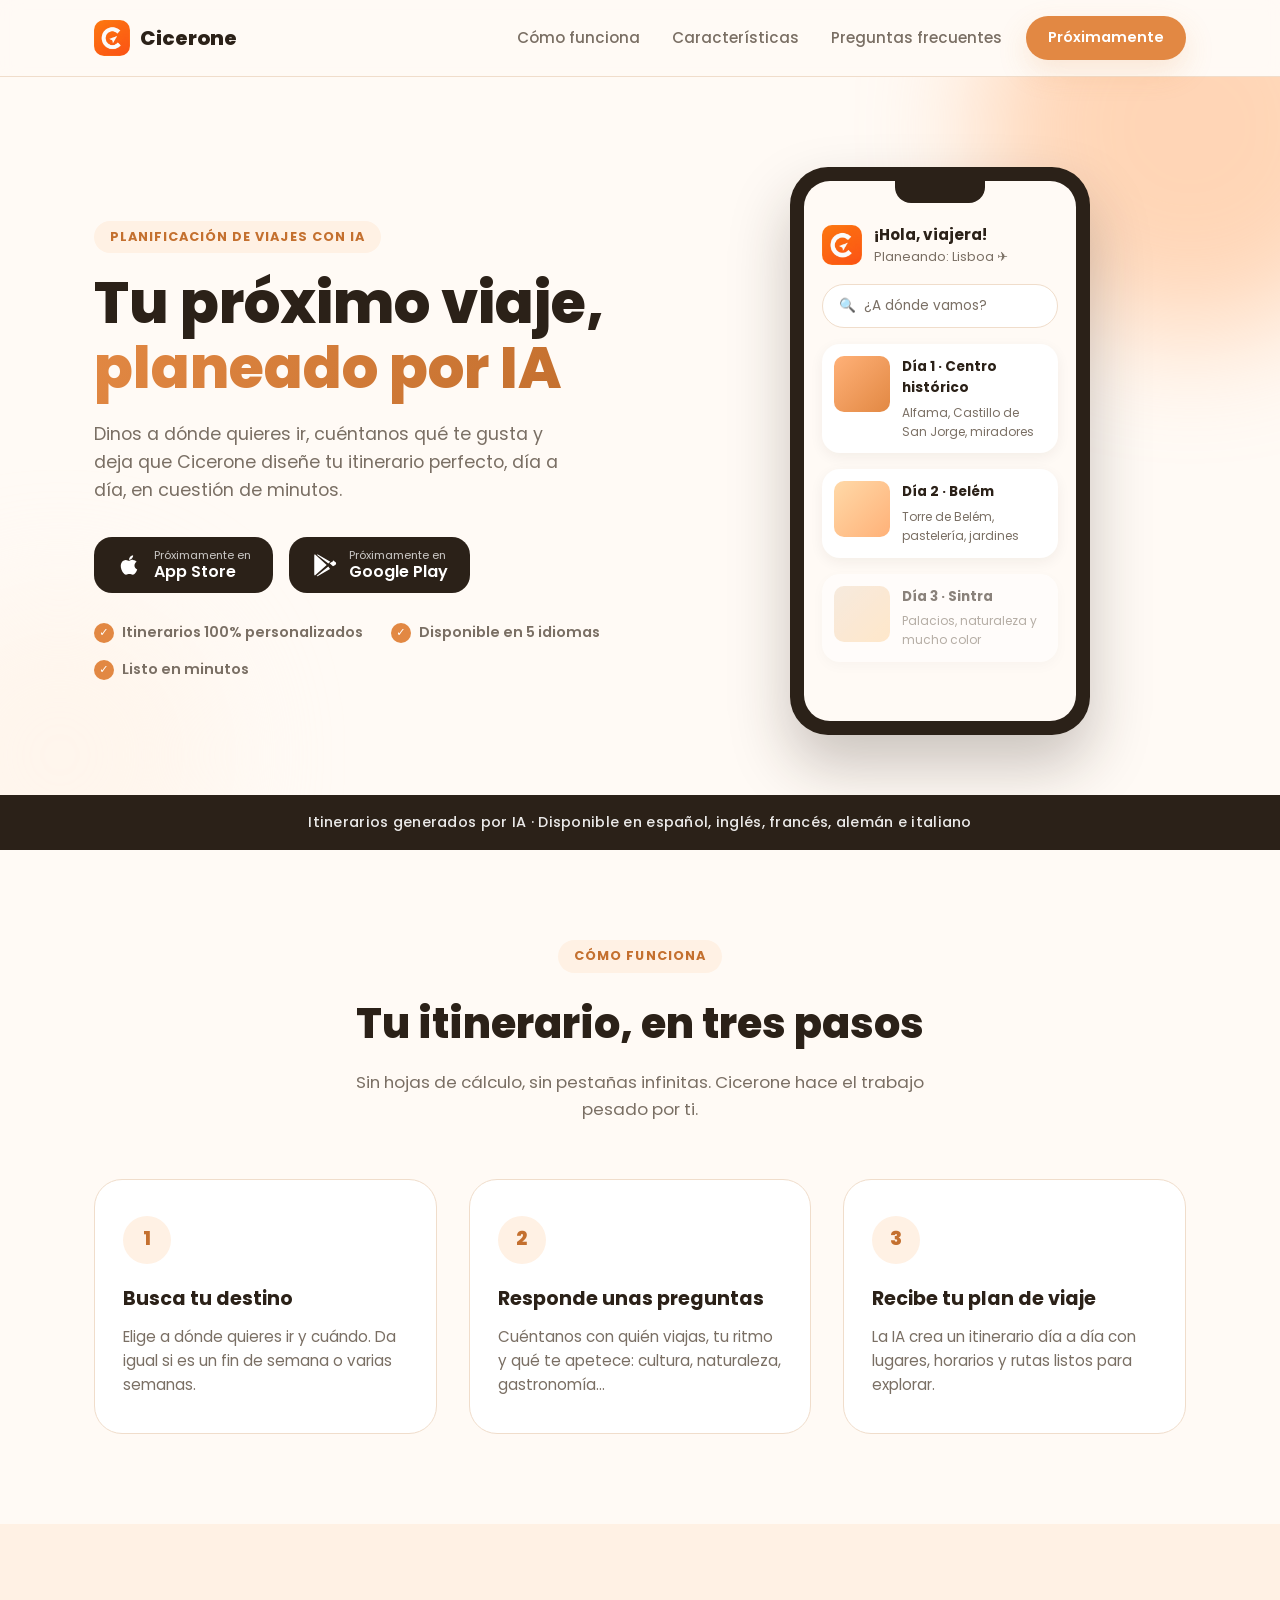
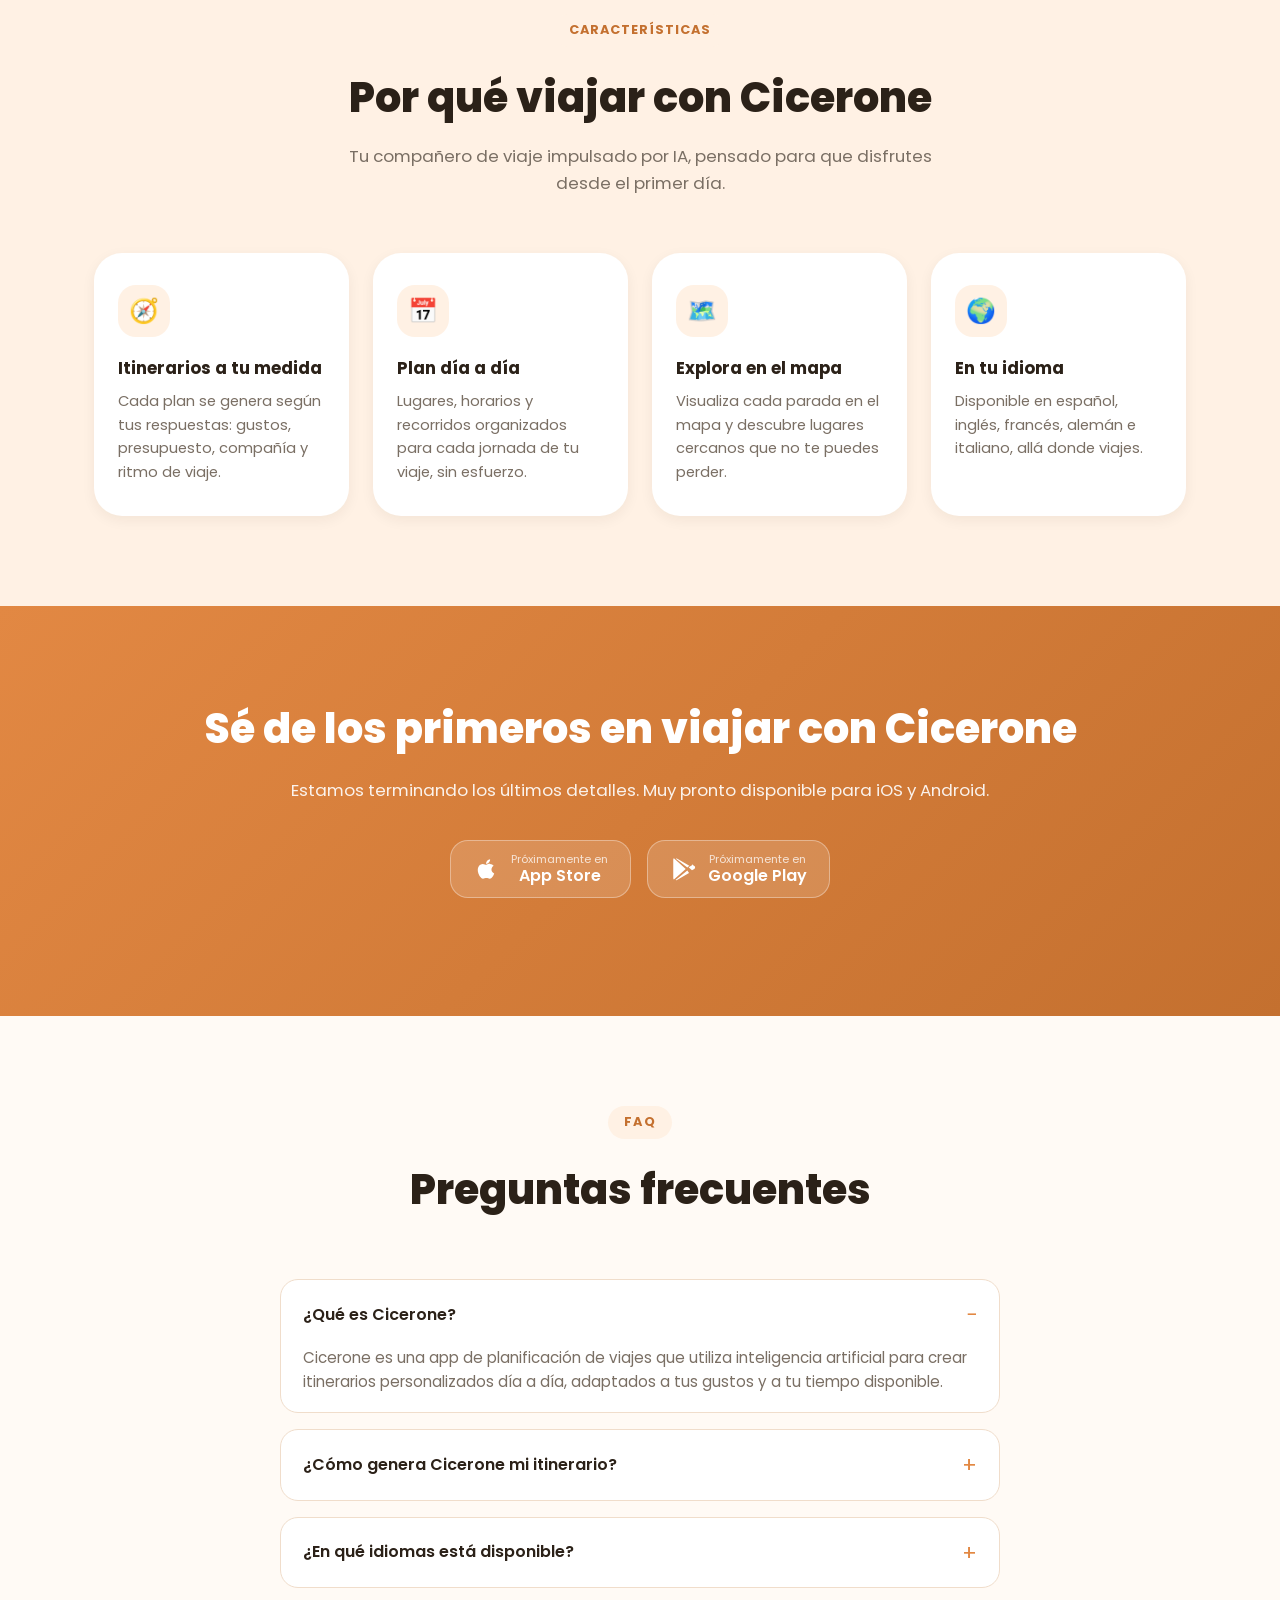
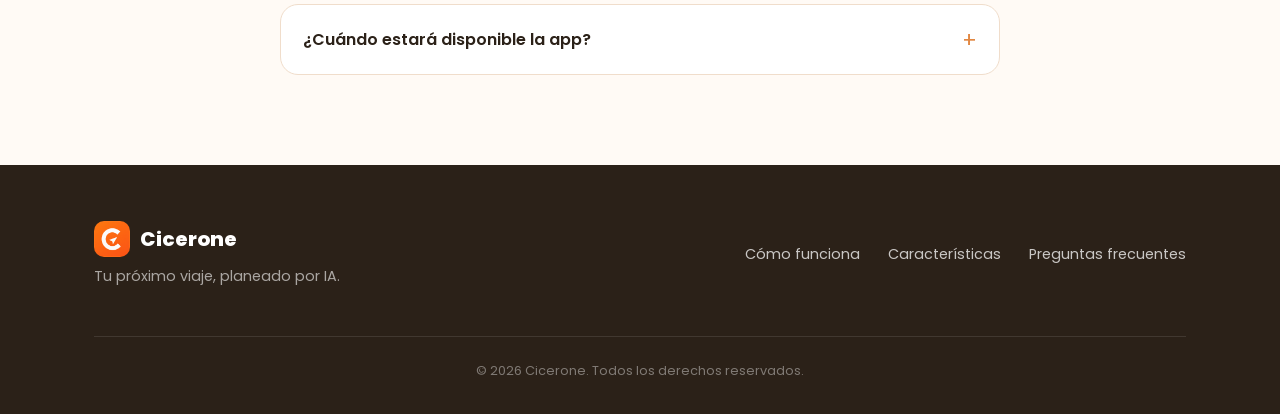
==== index.html @ 3f106de2 "feat: initial landing page" ====
<!DOCTYPE html>
<html lang="es">
<head>
  <meta charset="UTF-8" />
  <meta name="viewport" content="width=device-width, initial-scale=1.0" />
  <title>Cicerone — Tu próximo viaje, planeado por IA</title>
  <meta name="description" content="Cicerone crea itinerarios de viaje personalizados día a día con inteligencia artificial. Dinos a dónde quieres ir y nosotros nos encargamos del resto." />

  <link rel="icon" type="image/png" href="assets/images/app_icon.png" />
  <link rel="apple-touch-icon" href="assets/images/app_icon.png" />

  <link rel="preconnect" href="https://fonts.googleapis.com" />
  <link rel="preconnect" href="https://fonts.gstatic.com" crossorigin />
  <link href="https://fonts.googleapis.com/css2?family=Poppins:wght@400;500;600;700;800&display=swap" rel="stylesheet" />

  <link rel="stylesheet" href="css/style.css" />
</head>
<body>

  <!-- Header -->
  <header class="header">
    <div class="container header__inner">
      <a href="#" class="logo">
        <img src="assets/images/app_icon.png" alt="Cicerone" class="logo__icon" />
        <span class="logo__text">Cicerone</span>
      </a>

      <nav class="nav" id="nav">
        <a href="#como-funciona">Cómo funciona</a>
        <a href="#caracteristicas">Características</a>
        <a href="#faq">Preguntas frecuentes</a>
      </nav>

      <a href="#descarga" class="btn btn--primary btn--small header__cta">Próximamente</a>

      <button class="nav-toggle" id="nav-toggle" aria-label="Abrir menú">
        <span></span>
        <span></span>
        <span></span>
      </button>
    </div>
  </header>

  <main>
    <!-- Hero -->
    <section class="hero">
      <div class="hero__blob hero__blob--1"></div>
      <div class="hero__blob hero__blob--2"></div>

      <div class="container hero__inner">
        <div class="hero__content">
          <span class="eyebrow">Planificación de viajes con IA</span>
          <h1>Tu próximo viaje, <span class="text-gradient">planeado por IA</span></h1>
          <p class="hero__subtitle">
            Dinos a dónde quieres ir, cuéntanos qué te gusta y deja que Cicerone diseñe tu
            itinerario perfecto, día a día, en cuestión de minutos.
          </p>

          <div class="hero__actions">
            <a href="#descarga" class="store-badge">
              <svg class="store-badge__icon" viewBox="0 0 24 24" fill="currentColor" aria-hidden="true"><path d="M17.05 20.28c-.98.95-2.05.8-3.08.35-1.09-.46-2.09-.48-3.24 0-1.44.62-2.2.44-3.06-.35C2.79 15.25 3.51 7.59 9.05 7.31c1.35.07 2.29.74 3.08.8 1.18-.24 2.31-.93 3.57-.84 1.51.12 2.65.72 3.4 1.8-3.12 1.87-2.38 5.98.48 7.13-.57 1.5-1.31 2.99-2.53 4.08zM12.03 7.25c-.15-2.23 1.66-4.07 3.74-4.25.29 2.58-2.34 4.5-3.74 4.25z"/></svg>
              <span>
                <small>Próximamente en</small>
                App Store
              </span>
            </a>
            <a href="#descarga" class="store-badge">
              <svg class="store-badge__icon" viewBox="0 0 24 24" fill="currentColor" aria-hidden="true"><path d="M3.6 2.18A1.5 1.5 0 0 0 3 3.4v17.2c0 .47.22.9.6 1.18l10.9-9.78-10.9-9.82zM16 13.4 5.1 22.2c.2.06.4.1.6.1.27 0 .53-.07.76-.21l11.1-6.4L16 13.4zm4.3-4.85-3.1 1.79 3.1 2.78 2.13-1.23a1.5 1.5 0 0 0 0-2.6l-2.13-1.74zM16 10.6l1.85-1.66-11.1-6.4a1.6 1.6 0 0 0-.76-.21c-.2 0-.4.04-.6.1L16 10.6z"/></svg>
              <span>
                <small>Próximamente en</small>
                Google Play
              </span>
            </a>
          </div>

          <ul class="hero__highlights">
            <li>Itinerarios 100% personalizados</li>
            <li>Disponible en 5 idiomas</li>
            <li>Listo en minutos</li>
          </ul>
        </div>

        <div class="hero__visual">
          <div class="phone">
            <div class="phone__notch"></div>
            <div class="phone__screen">
              <div class="phone__header">
                <img src="assets/images/app_icon.png" alt="" class="phone__logo" />
                <div>
                  <p class="phone__greeting">¡Hola, viajera!</p>
                  <p class="phone__destination">Planeando: Lisboa ✈️</p>
                </div>
              </div>

              <div class="phone__search">
                <span>🔍</span> ¿A dónde vamos?
              </div>

              <div class="phone__card">
                <div class="phone__card-image phone__card-image--1"></div>
                <div class="phone__card-body">
                  <p class="phone__card-title">Día 1 · Centro histórico</p>
                  <p class="phone__card-text">Alfama, Castillo de San Jorge, miradores</p>
                </div>
              </div>

              <div class="phone__card">
                <div class="phone__card-image phone__card-image--2"></div>
                <div class="phone__card-body">
                  <p class="phone__card-title">Día 2 · Belém</p>
                  <p class="phone__card-text">Torre de Belém, pastelería, jardines</p>
                </div>
              </div>

              <div class="phone__card phone__card--ghost">
                <div class="phone__card-image phone__card-image--3"></div>
                <div class="phone__card-body">
                  <p class="phone__card-title">Día 3 · Sintra</p>
                  <p class="phone__card-text">Palacios, naturaleza y mucho color</p>
                </div>
              </div>
            </div>
          </div>
        </div>
      </div>
    </section>

    <!-- Logos / trust strip -->
    <section class="strip">
      <div class="container strip__inner">
        <p>Itinerarios generados por IA · Disponible en español, inglés, francés, alemán e italiano</p>
      </div>
    </section>

    <!-- How it works -->
    <section id="como-funciona" class="section">
      <div class="container">
        <div class="section__heading">
          <span class="eyebrow">Cómo funciona</span>
          <h2>Tu itinerario, en tres pasos</h2>
          <p>Sin hojas de cálculo, sin pestañas infinitas. Cicerone hace el trabajo pesado por ti.</p>
        </div>

        <div class="steps">
          <div class="step">
            <div class="step__number">1</div>
            <h3>Busca tu destino</h3>
            <p>Elige a dónde quieres ir y cuándo. Da igual si es un fin de semana o varias semanas.</p>
          </div>
          <div class="step">
            <div class="step__number">2</div>
            <h3>Responde unas preguntas</h3>
            <p>Cuéntanos con quién viajas, tu ritmo y qué te apetece: cultura, naturaleza, gastronomía...</p>
          </div>
          <div class="step">
            <div class="step__number">3</div>
            <h3>Recibe tu plan de viaje</h3>
            <p>La IA crea un itinerario día a día con lugares, horarios y rutas listos para explorar.</p>
          </div>
        </div>
      </div>
    </section>

    <!-- Features -->
    <section id="caracteristicas" class="section section--alt">
      <div class="container">
        <div class="section__heading">
          <span class="eyebrow">Características</span>
          <h2>Por qué viajar con Cicerone</h2>
          <p>Tu compañero de viaje impulsado por IA, pensado para que disfrutes desde el primer día.</p>
        </div>

        <div class="features">
          <div class="feature">
            <div class="feature__icon">🧭</div>
            <h3>Itinerarios a tu medida</h3>
            <p>Cada plan se genera según tus respuestas: gustos, presupuesto, compañía y ritmo de viaje.</p>
          </div>
          <div class="feature">
            <div class="feature__icon">📅</div>
            <h3>Plan día a día</h3>
            <p>Lugares, horarios y recorridos organizados para cada jornada de tu viaje, sin esfuerzo.</p>
          </div>
          <div class="feature">
            <div class="feature__icon">🗺️</div>
            <h3>Explora en el mapa</h3>
            <p>Visualiza cada parada en el mapa y descubre lugares cercanos que no te puedes perder.</p>
          </div>
          <div class="feature">
            <div class="feature__icon">🌍</div>
            <h3>En tu idioma</h3>
            <p>Disponible en español, inglés, francés, alemán e italiano, allá donde viajes.</p>
          </div>
        </div>
      </div>
    </section>

    <!-- CTA / Download -->
    <section id="descarga" class="section cta">
      <div class="container cta__inner">
        <h2>Sé de los primeros en viajar con Cicerone</h2>
        <p>Estamos terminando los últimos detalles. Muy pronto disponible para iOS y Android.</p>

        <div class="hero__actions cta__actions">
          <span class="store-badge store-badge--cta">
            <svg class="store-badge__icon" viewBox="0 0 24 24" fill="currentColor" aria-hidden="true"><path d="M17.05 20.28c-.98.95-2.05.8-3.08.35-1.09-.46-2.09-.48-3.24 0-1.44.62-2.2.44-3.06-.35C2.79 15.25 3.51 7.59 9.05 7.31c1.35.07 2.29.74 3.08.8 1.18-.24 2.31-.93 3.57-.84 1.51.12 2.65.72 3.4 1.8-3.12 1.87-2.38 5.98.48 7.13-.57 1.5-1.31 2.99-2.53 4.08zM12.03 7.25c-.15-2.23 1.66-4.07 3.74-4.25.29 2.58-2.34 4.5-3.74 4.25z"/></svg>
            <span>
              <small>Próximamente en</small>
              App Store
            </span>
          </span>
          <span class="store-badge store-badge--cta">
            <svg class="store-badge__icon" viewBox="0 0 24 24" fill="currentColor" aria-hidden="true"><path d="M3.6 2.18A1.5 1.5 0 0 0 3 3.4v17.2c0 .47.22.9.6 1.18l10.9-9.78-10.9-9.82zM16 13.4 5.1 22.2c.2.06.4.1.6.1.27 0 .53-.07.76-.21l11.1-6.4L16 13.4zm4.3-4.85-3.1 1.79 3.1 2.78 2.13-1.23a1.5 1.5 0 0 0 0-2.6l-2.13-1.74zM16 10.6l1.85-1.66-11.1-6.4a1.6 1.6 0 0 0-.76-.21c-.2 0-.4.04-.6.1L16 10.6z"/></svg>
            <span>
              <small>Próximamente en</small>
              Google Play
            </span>
          </span>
        </div>
      </div>
    </section>

    <!-- FAQ -->
    <section id="faq" class="section">
      <div class="container">
        <div class="section__heading">
          <span class="eyebrow">FAQ</span>
          <h2>Preguntas frecuentes</h2>
        </div>

        <div class="faq">
          <details class="faq__item" open>
            <summary>¿Qué es Cicerone?</summary>
            <p>Cicerone es una app de planificación de viajes que utiliza inteligencia artificial para crear itinerarios personalizados día a día, adaptados a tus gustos y a tu tiempo disponible.</p>
          </details>
          <details class="faq__item">
            <summary>¿Cómo genera Cicerone mi itinerario?</summary>
            <p>Eliges tu destino y fechas, respondes un breve cuestionario sobre tus preferencias y nuestra IA genera un plan completo con lugares, horarios y rutas para cada día.</p>
          </details>
          <details class="faq__item">
            <summary>¿En qué idiomas está disponible?</summary>
            <p>Cicerone está disponible en español, inglés, francés, alemán e italiano.</p>
          </details>
          <details class="faq__item">
            <summary>¿Cuándo estará disponible la app?</summary>
            <p>Estamos en la recta final del desarrollo. Muy pronto podrás descargarla en App Store y Google Play.</p>
          </details>
        </div>
      </div>
    </section>
  </main>

  <!-- Footer -->
  <footer class="footer">
    <div class="container footer__inner">
      <div class="footer__brand">
        <a href="#" class="logo">
          <img src="assets/images/app_icon.png" alt="Cicerone" class="logo__icon" />
          <span class="logo__text">Cicerone</span>
        </a>
        <p>Tu próximo viaje, planeado por IA.</p>
      </div>

      <div class="footer__links">
        <a href="#como-funciona">Cómo funciona</a>
        <a href="#caracteristicas">Características</a>
        <a href="#faq">Preguntas frecuentes</a>
      </div>

      <p class="footer__copy">© 2026 Cicerone. Todos los derechos reservados.</p>
    </div>
  </footer>

  <script src="js/main.js"></script>
</body>
</html>
---- css/style.css ----
/* ---------------------------------------------- */
/* Tokens                                          */
/* ---------------------------------------------- */
:root {
  --color-primary: #e28843;
  --color-primary-dark: #c4702f;
  --color-primary-light: #ffb178;
  --color-bg: #fffaf5;
  --color-bg-alt: #fff1e4;
  --color-text: #2b2118;
  --color-text-muted: #7a6f64;
  --color-border: #f0ddcb;
  --color-card: #ffffff;

  --font-family: "Poppins", system-ui, -apple-system, "Segoe UI", Roboto, sans-serif;

  --radius-sm: 10px;
  --radius-md: 18px;
  --radius-lg: 28px;
  --radius-full: 999px;

  --shadow-sm: 0 4px 14px rgba(43, 33, 24, 0.06);
  --shadow-md: 0 12px 30px rgba(226, 136, 67, 0.18);

  --container-width: 1140px;
}

/* ---------------------------------------------- */
/* Reset                                           */
/* ---------------------------------------------- */
* {
  margin: 0;
  padding: 0;
  box-sizing: border-box;
}

html {
  scroll-behavior: smooth;
}

body {
  font-family: var(--font-family);
  color: var(--color-text);
  background: var(--color-bg);
  line-height: 1.6;
  -webkit-font-smoothing: antialiased;
}

img {
  display: block;
  max-width: 100%;
}

a {
  color: inherit;
  text-decoration: none;
}

ul {
  list-style: none;
}

.container {
  width: 100%;
  max-width: var(--container-width);
  margin: 0 auto;
  padding: 0 24px;
}

/* ---------------------------------------------- */
/* Buttons / badges                                */
/* ---------------------------------------------- */
.btn {
  display: inline-flex;
  align-items: center;
  justify-content: center;
  gap: 8px;
  border: none;
  border-radius: var(--radius-full);
  font-family: inherit;
  font-weight: 600;
  cursor: pointer;
  transition: transform 0.15s ease, box-shadow 0.15s ease, background 0.15s ease;
  white-space: nowrap;
}

.btn--primary {
  background: var(--color-primary);
  color: #fff;
  box-shadow: var(--shadow-md);
}

.btn--primary:hover {
  background: var(--color-primary-dark);
  transform: translateY(-1px);
}

.btn--small {
  padding: 10px 22px;
  font-size: 0.9rem;
}

.store-badge {
  display: inline-flex;
  align-items: center;
  gap: 12px;
  padding: 12px 22px;
  border-radius: var(--radius-md);
  background: var(--color-text);
  color: #fff;
  font-weight: 600;
  font-size: 1rem;
  line-height: 1.2;
  transition: transform 0.15s ease, box-shadow 0.15s ease;
}

.store-badge:hover {
  transform: translateY(-2px);
  box-shadow: var(--shadow-sm);
}

.store-badge small {
  display: block;
  font-size: 0.7rem;
  font-weight: 400;
  opacity: 0.75;
  text-transform: none;
}

.store-badge__icon {
  width: 26px;
  height: 26px;
  flex-shrink: 0;
}

.store-badge--cta {
  background: rgba(255, 255, 255, 0.15);
  border: 1px solid rgba(255, 255, 255, 0.35);
  cursor: default;
}

.store-badge--cta:hover {
  transform: none;
  box-shadow: none;
}

/* ---------------------------------------------- */
/* Header                                          */
/* ---------------------------------------------- */
.header {
  position: sticky;
  top: 0;
  z-index: 100;
  background: rgba(255, 250, 245, 0.85);
  backdrop-filter: blur(10px);
  border-bottom: 1px solid var(--color-border);
}

.header__inner {
  display: flex;
  align-items: center;
  gap: 24px;
  height: 76px;
}

.logo {
  display: flex;
  align-items: center;
  gap: 10px;
  font-weight: 800;
  font-size: 1.25rem;
  margin-right: auto;
}

.logo__icon {
  width: 36px;
  height: 36px;
  border-radius: 10px;
}

.nav {
  display: flex;
  align-items: center;
  gap: 32px;
  font-weight: 500;
  font-size: 0.95rem;
}

.nav a {
  color: var(--color-text-muted);
  transition: color 0.15s ease;
}

.nav a:hover {
  color: var(--color-primary);
}

.header__cta {
  flex-shrink: 0;
}

.nav-toggle {
  display: none;
  flex-direction: column;
  justify-content: center;
  gap: 5px;
  width: 38px;
  height: 38px;
  border: none;
  background: none;
  cursor: pointer;
  margin-left: -8px;
}

.nav-toggle span {
  display: block;
  height: 2px;
  width: 100%;
  background: var(--color-text);
  border-radius: 2px;
  transition: transform 0.2s ease, opacity 0.2s ease;
}

/* ---------------------------------------------- */
/* Hero                                            */
/* ---------------------------------------------- */
.hero {
  position: relative;
  overflow: hidden;
  padding: 90px 0 60px;
}

.hero__blob {
  position: absolute;
  border-radius: 50%;
  filter: blur(60px);
  opacity: 0.5;
  z-index: 0;
}

.hero__blob--1 {
  width: 420px;
  height: 420px;
  background: var(--color-primary-light);
  top: -160px;
  right: -120px;
}

.hero__blob--2 {
  width: 320px;
  height: 320px;
  background: var(--color-bg-alt);
  bottom: -120px;
  left: -100px;
}

.hero__inner {
  position: relative;
  z-index: 1;
  display: grid;
  grid-template-columns: 1.1fr 1fr;
  align-items: center;
  gap: 60px;
}

.eyebrow {
  display: inline-block;
  font-size: 0.8rem;
  font-weight: 700;
  letter-spacing: 0.08em;
  text-transform: uppercase;
  color: var(--color-primary-dark);
  background: var(--color-bg-alt);
  padding: 6px 16px;
  border-radius: var(--radius-full);
  margin-bottom: 18px;
}

.hero__content h1 {
  font-size: clamp(2.4rem, 5vw, 3.6rem);
  font-weight: 800;
  line-height: 1.12;
  margin-bottom: 20px;
}

.text-gradient {
  background: linear-gradient(120deg, var(--color-primary) 0%, var(--color-primary-dark) 100%);
  -webkit-background-clip: text;
  background-clip: text;
  color: transparent;
}

.hero__subtitle {
  font-size: 1.1rem;
  color: var(--color-text-muted);
  max-width: 480px;
  margin-bottom: 32px;
}

.hero__actions {
  display: flex;
  flex-wrap: wrap;
  gap: 16px;
  margin-bottom: 28px;
}

.hero__highlights {
  display: flex;
  flex-wrap: wrap;
  gap: 14px 28px;
  font-size: 0.9rem;
  font-weight: 600;
  color: var(--color-text-muted);
}

.hero__highlights li {
  display: flex;
  align-items: center;
  gap: 8px;
}

.hero__highlights li::before {
  content: "✓";
  display: inline-flex;
  align-items: center;
  justify-content: center;
  width: 20px;
  height: 20px;
  border-radius: 50%;
  background: var(--color-primary);
  color: #fff;
  font-size: 0.7rem;
}

/* ---------------------------------------------- */
/* Phone mockup                                    */
/* ---------------------------------------------- */
.hero__visual {
  position: relative;
  display: flex;
  justify-content: center;
}

.phone {
  position: relative;
  width: 300px;
  background: var(--color-text);
  border-radius: 38px;
  padding: 14px;
  box-shadow: 0 30px 60px rgba(43, 33, 24, 0.25);
}

.phone__notch {
  position: absolute;
  top: 14px;
  left: 50%;
  transform: translateX(-50%);
  width: 90px;
  height: 22px;
  background: var(--color-text);
  border-radius: 0 0 16px 16px;
  z-index: 2;
}

.phone__screen {
  background: var(--color-bg);
  border-radius: 26px;
  padding: 28px 18px 24px;
  display: flex;
  flex-direction: column;
  gap: 16px;
  min-height: 540px;
}

.phone__header {
  display: flex;
  align-items: center;
  gap: 12px;
  margin-top: 14px;
}

.phone__logo {
  width: 40px;
  height: 40px;
  border-radius: 10px;
}

.phone__greeting {
  font-weight: 700;
  font-size: 0.95rem;
}

.phone__destination {
  font-size: 0.8rem;
  color: var(--color-text-muted);
}

.phone__search {
  display: flex;
  align-items: center;
  gap: 8px;
  background: var(--color-card);
  border: 1px solid var(--color-border);
  border-radius: var(--radius-full);
  padding: 10px 16px;
  font-size: 0.85rem;
  color: var(--color-text-muted);
}

.phone__card {
  display: flex;
  gap: 12px;
  background: var(--color-card);
  border-radius: var(--radius-md);
  padding: 12px;
  box-shadow: var(--shadow-sm);
}

.phone__card--ghost {
  opacity: 0.55;
}

.phone__card-image {
  width: 56px;
  height: 56px;
  border-radius: var(--radius-sm);
  flex-shrink: 0;
  background-size: cover;
}

.phone__card-image--1 {
  background: linear-gradient(135deg, #ffb178, #e28843);
}

.phone__card-image--2 {
  background: linear-gradient(135deg, #ffd9a8, #ffb178);
}

.phone__card-image--3 {
  background: linear-gradient(135deg, #f0ddcb, #ffd9a8);
}

.phone__card-title {
  font-weight: 700;
  font-size: 0.85rem;
  margin-bottom: 4px;
}

.phone__card-text {
  font-size: 0.75rem;
  color: var(--color-text-muted);
}

/* ---------------------------------------------- */
/* Strip                                           */
/* ---------------------------------------------- */
.strip {
  background: var(--color-text);
  color: #fff;
  padding: 16px 0;
}

.strip__inner {
  text-align: center;
  font-size: 0.9rem;
  font-weight: 500;
  letter-spacing: 0.02em;
  opacity: 0.9;
}

/* ---------------------------------------------- */
/* Sections                                        */
/* ---------------------------------------------- */
.section {
  padding: 90px 0;
}

.section--alt {
  background: var(--color-bg-alt);
}

.section__heading {
  text-align: center;
  max-width: 600px;
  margin: 0 auto 56px;
}

.section__heading h2 {
  font-size: clamp(1.8rem, 4vw, 2.6rem);
  font-weight: 800;
  margin-bottom: 12px;
}

.section__heading p {
  color: var(--color-text-muted);
  font-size: 1.05rem;
}

/* Steps */
.steps {
  display: grid;
  grid-template-columns: repeat(3, 1fr);
  gap: 32px;
}

.step {
  background: var(--color-card);
  border: 1px solid var(--color-border);
  border-radius: var(--radius-lg);
  padding: 36px 28px;
}

.step__number {
  display: flex;
  align-items: center;
  justify-content: center;
  width: 48px;
  height: 48px;
  border-radius: 50%;
  background: var(--color-bg-alt);
  color: var(--color-primary-dark);
  font-weight: 800;
  font-size: 1.2rem;
  margin-bottom: 20px;
}

.step h3 {
  font-size: 1.2rem;
  font-weight: 700;
  margin-bottom: 10px;
}

.step p {
  color: var(--color-text-muted);
  font-size: 0.95rem;
}

/* Features */
.features {
  display: grid;
  grid-template-columns: repeat(4, 1fr);
  gap: 24px;
}

.feature {
  background: var(--color-card);
  border-radius: var(--radius-lg);
  padding: 32px 24px;
  box-shadow: var(--shadow-sm);
}

.feature__icon {
  display: flex;
  align-items: center;
  justify-content: center;
  width: 52px;
  height: 52px;
  border-radius: var(--radius-md);
  background: var(--color-bg-alt);
  font-size: 1.5rem;
  margin-bottom: 18px;
}

.feature h3 {
  font-size: 1.05rem;
  font-weight: 700;
  margin-bottom: 8px;
}

.feature p {
  color: var(--color-text-muted);
  font-size: 0.92rem;
}

/* CTA */
.cta {
  background: linear-gradient(135deg, var(--color-primary) 0%, var(--color-primary-dark) 100%);
  color: #fff;
  text-align: center;
}

.cta__inner h2 {
  font-size: clamp(1.8rem, 4vw, 2.6rem);
  font-weight: 800;
  margin-bottom: 14px;
}

.cta__inner p {
  font-size: 1.05rem;
  opacity: 0.9;
  margin-bottom: 36px;
}

.cta__actions {
  justify-content: center;
}

/* FAQ */
.faq {
  max-width: 720px;
  margin: 0 auto;
  display: flex;
  flex-direction: column;
  gap: 16px;
}

.faq__item {
  background: var(--color-card);
  border: 1px solid var(--color-border);
  border-radius: var(--radius-md);
  padding: 18px 22px;
}

.faq__item summary {
  font-weight: 600;
  cursor: pointer;
  list-style: none;
  display: flex;
  justify-content: space-between;
  align-items: center;
}

.faq__item summary::after {
  content: "+";
  font-size: 1.3rem;
  font-weight: 400;
  color: var(--color-primary);
  margin-left: 16px;
  flex-shrink: 0;
}

.faq__item[open] summary::after {
  content: "−";
}

.faq__item p {
  margin-top: 14px;
  color: var(--color-text-muted);
  font-size: 0.95rem;
}

/* ---------------------------------------------- */
/* Footer                                          */
/* ---------------------------------------------- */
.footer {
  background: var(--color-text);
  color: #fff;
  padding: 56px 0 32px;
}

.footer__inner {
  display: flex;
  flex-wrap: wrap;
  justify-content: space-between;
  align-items: center;
  gap: 24px;
}

.footer__brand .logo {
  margin-bottom: 8px;
}

.footer__brand p {
  color: rgba(255, 255, 255, 0.6);
  font-size: 0.9rem;
}

.footer__links {
  display: flex;
  gap: 28px;
  font-size: 0.9rem;
}

.footer__links a {
  color: rgba(255, 255, 255, 0.75);
  transition: color 0.15s ease;
}

.footer__links a:hover {
  color: var(--color-primary-light);
}

.footer__copy {
  width: 100%;
  text-align: center;
  font-size: 0.8rem;
  color: rgba(255, 255, 255, 0.4);
  margin-top: 24px;
  padding-top: 24px;
  border-top: 1px solid rgba(255, 255, 255, 0.1);
}

/* ---------------------------------------------- */
/* Responsive                                      */
/* ---------------------------------------------- */
@media (max-width: 960px) {
  .hero__inner {
    grid-template-columns: 1fr;
    text-align: center;
  }

  .hero__content {
    order: 2;
  }

  .hero__visual {
    order: 1;
  }

  .hero__subtitle {
    margin-left: auto;
    margin-right: auto;
  }

  .hero__actions,
  .hero__highlights {
    justify-content: center;
  }

  .steps {
    grid-template-columns: 1fr;
  }

  .features {
    grid-template-columns: repeat(2, 1fr);
  }
}

@media (max-width: 768px) {
  .nav {
    position: absolute;
    top: 76px;
    left: 0;
    right: 0;
    background: var(--color-bg);
    border-bottom: 1px solid var(--color-border);
    flex-direction: column;
    align-items: flex-start;
    gap: 0;
    padding: 8px 24px 16px;
    transform: translateY(-12px);
    opacity: 0;
    visibility: hidden;
    transition: transform 0.2s ease, opacity 0.2s ease;
  }

  .nav a {
    width: 100%;
    padding: 12px 0;
    border-bottom: 1px solid var(--color-border);
  }

  .nav.is-open {
    transform: translateY(0);
    opacity: 1;
    visibility: visible;
  }

  .header__cta {
    display: none;
  }

  .nav-toggle {
    display: flex;
  }

  .nav-toggle.is-active span:nth-child(1) {
    transform: translateY(7px) rotate(45deg);
  }

  .nav-toggle.is-active span:nth-child(2) {
    opacity: 0;
  }

  .nav-toggle.is-active span:nth-child(3) {
    transform: translateY(-7px) rotate(-45deg);
  }

  .section {
    padding: 64px 0;
  }
}

@media (max-width: 600px) {
  .features {
    grid-template-columns: 1fr;
  }

  .phone {
    width: 100%;
    max-width: 320px;
  }

  .store-badge {
    flex: 1;
    justify-content: center;
  }

  .hero__actions {
    width: 100%;
  }
}
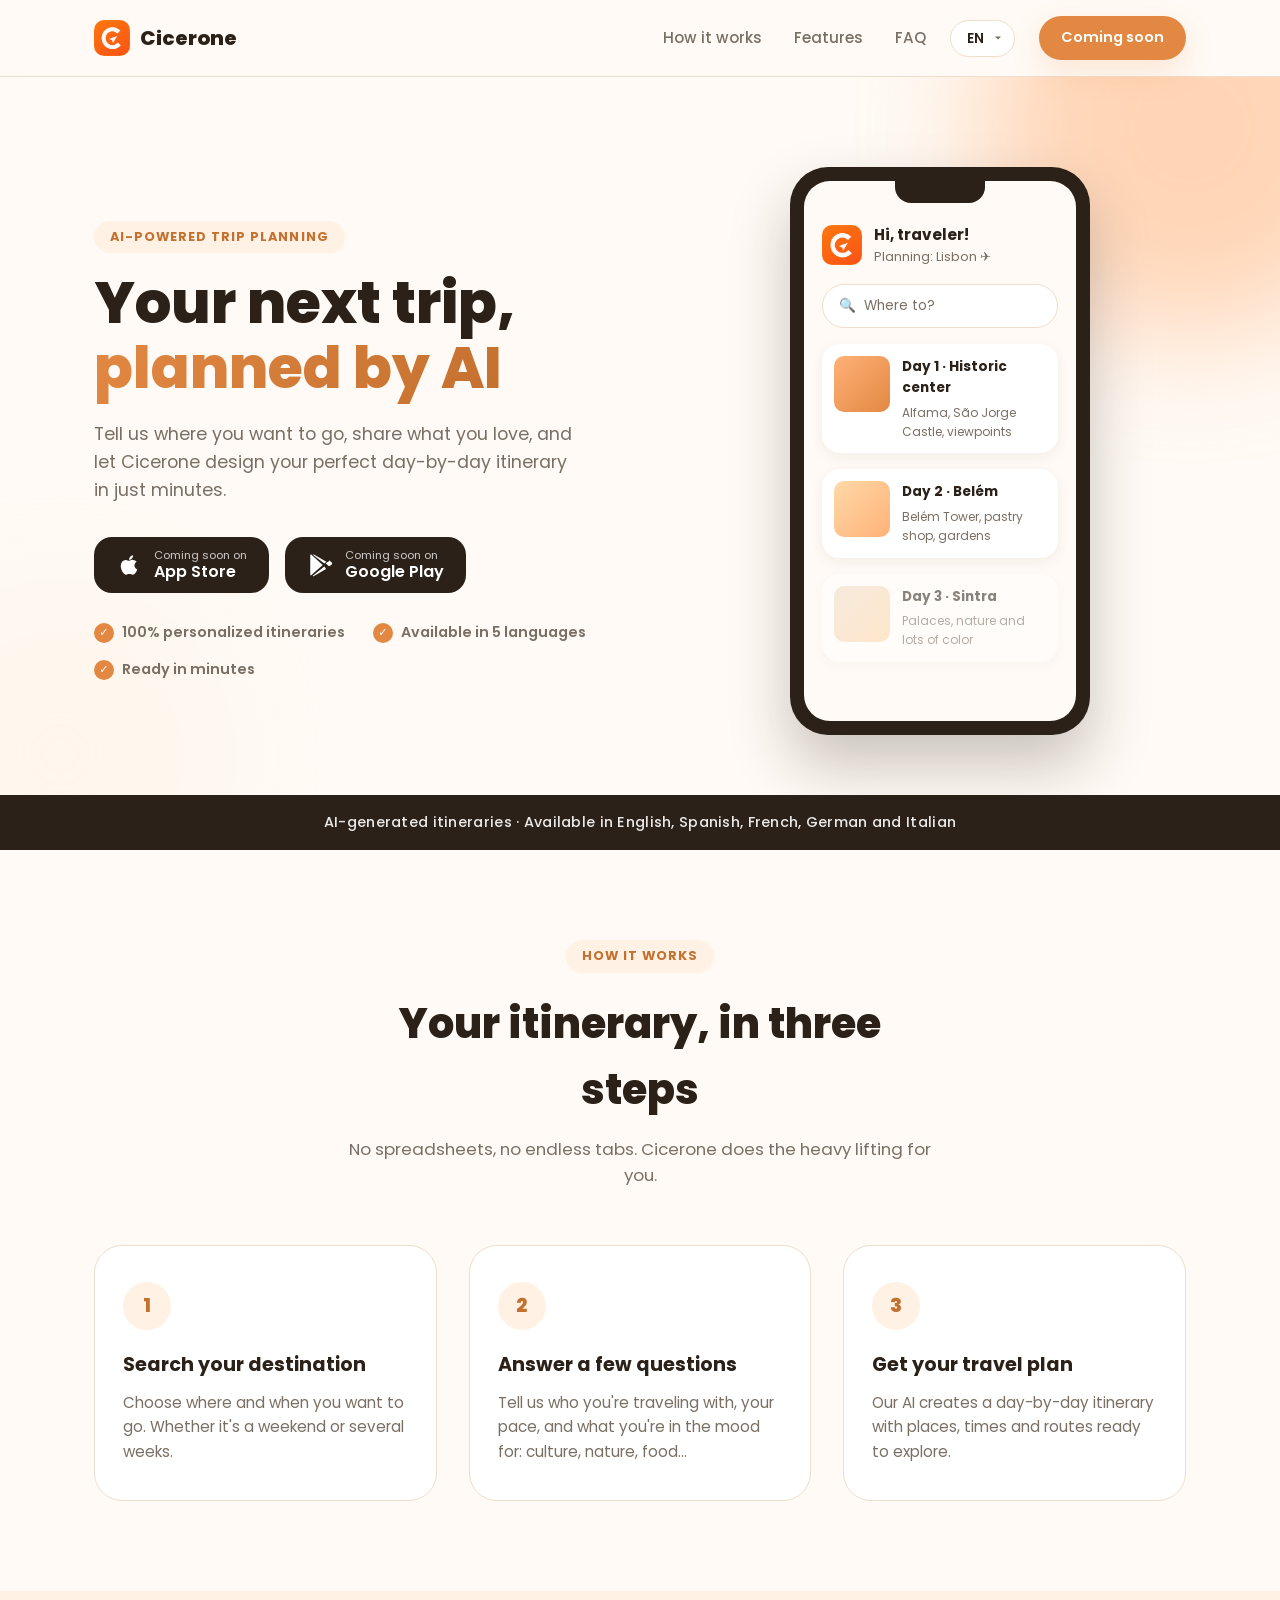
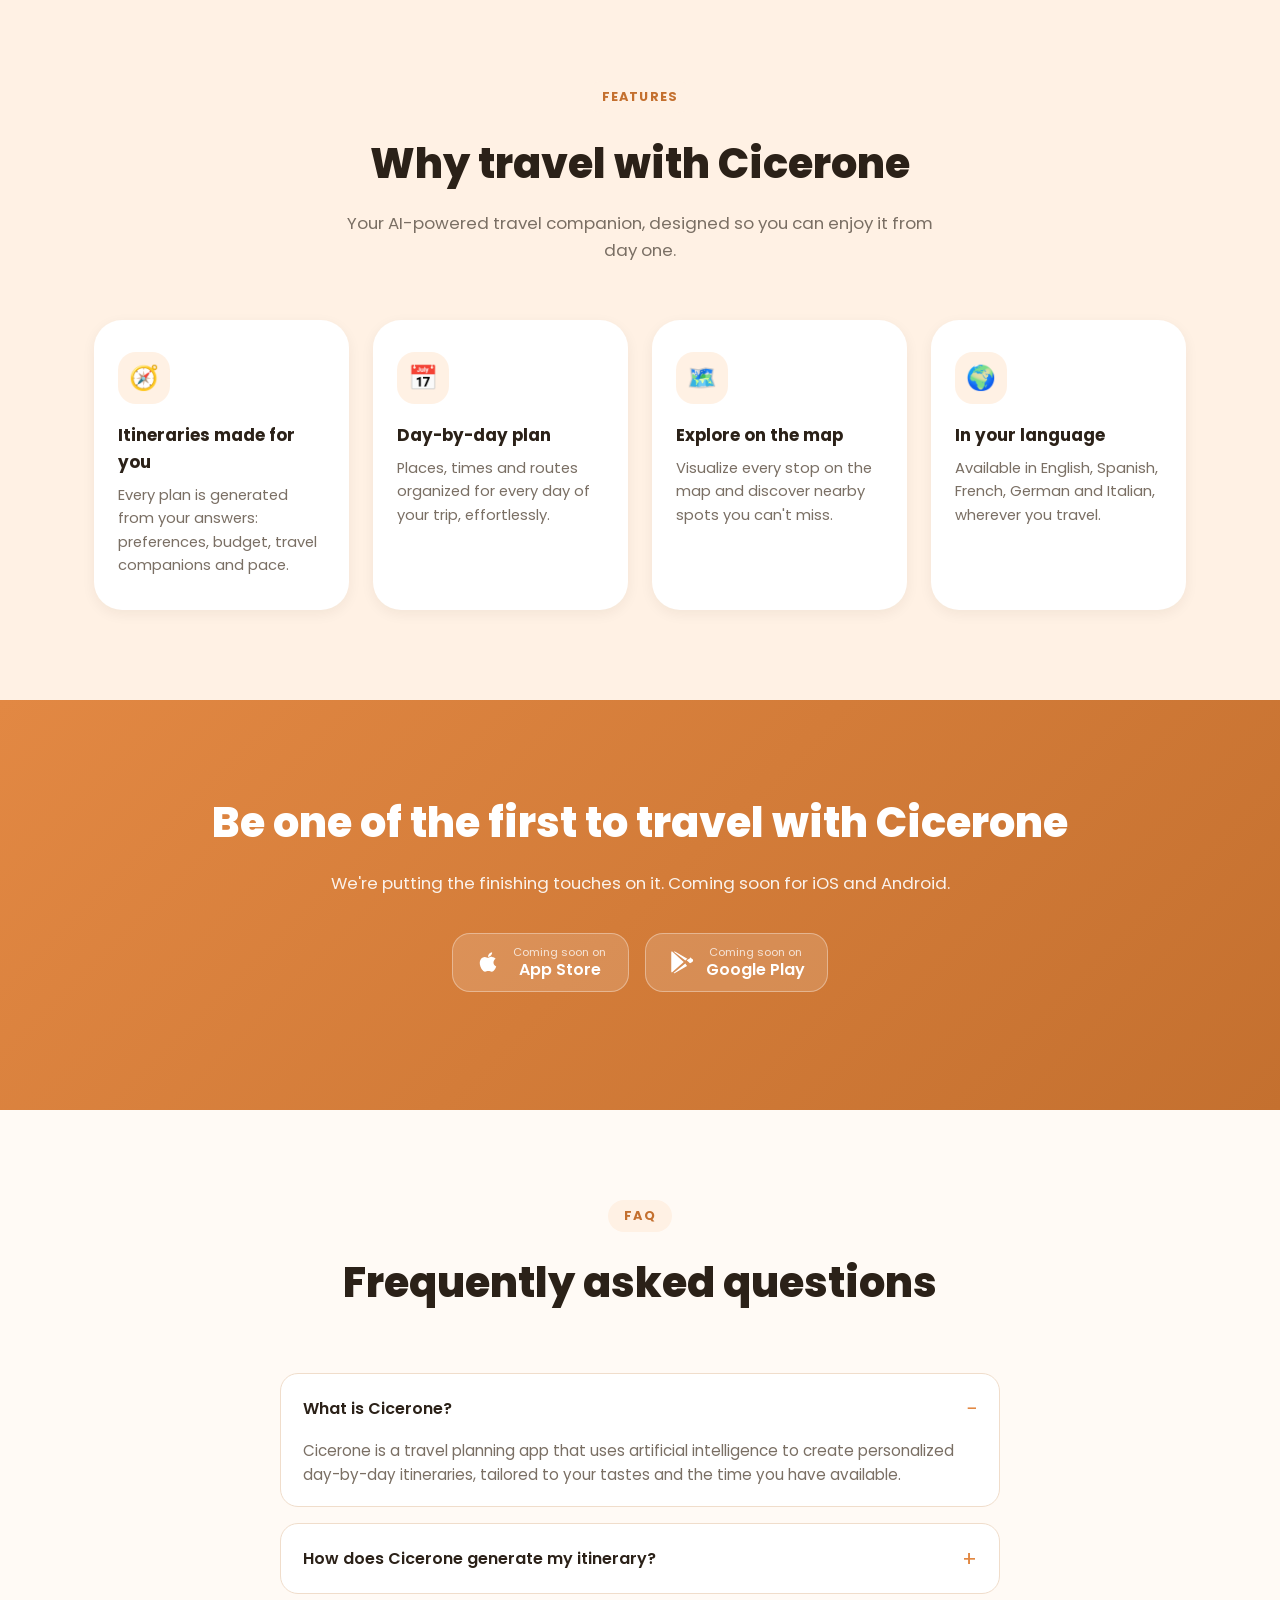
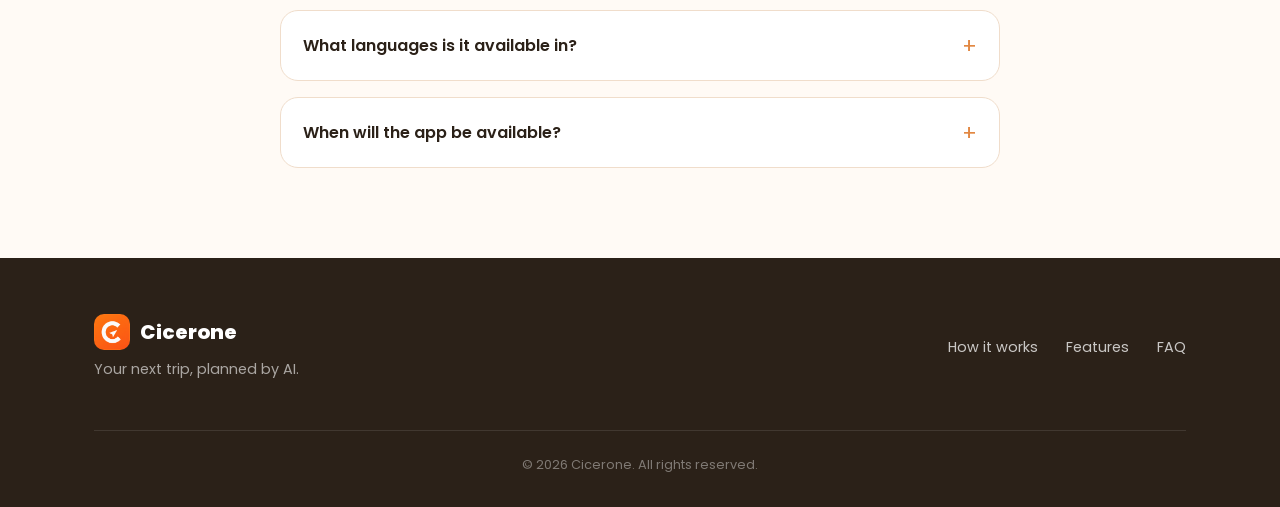
==== commit 0fc918ab: "feat(i18n): add automatic language detection and switcher Detects the visitor browser language and s" ====
--- a/index.html
+++ b/index.html
@@ -1,10 +1,10 @@
 <!DOCTYPE html>
-<html lang="es">
+<html lang="en">
 <head>
   <meta charset="UTF-8" />
   <meta name="viewport" content="width=device-width, initial-scale=1.0" />
-  <title>Cicerone — Tu próximo viaje, planeado por IA</title>
-  <meta name="description" content="Cicerone crea itinerarios de viaje personalizados día a día con inteligencia artificial. Dinos a dónde quieres ir y nosotros nos encargamos del resto." />
+  <title data-i18n="meta.title">Cicerone — Your next trip, planned by AI</title>
+  <meta name="description" data-i18n="meta.description" data-i18n-attr="content" content="Cicerone creates personalized day-by-day travel itineraries with artificial intelligence. Tell us where you want to go and we'll take care of the rest." />
 
   <link rel="icon" type="image/png" href="assets/images/app_icon.png" />
   <link rel="apple-touch-icon" href="assets/images/app_icon.png" />
@@ -26,14 +26,24 @@
       </a>
 
       <nav class="nav" id="nav">
-        <a href="#como-funciona">Cómo funciona</a>
-        <a href="#caracteristicas">Características</a>
-        <a href="#faq">Preguntas frecuentes</a>
+        <a href="#how-it-works" data-i18n="nav.howItWorks">How it works</a>
+        <a href="#features" data-i18n="nav.features">Features</a>
+        <a href="#faq" data-i18n="nav.faq">FAQ</a>
       </nav>
 
-      <a href="#descarga" class="btn btn--primary btn--small header__cta">Próximamente</a>
-
-      <button class="nav-toggle" id="nav-toggle" aria-label="Abrir menú">
+      <div class="lang-switcher">
+        <select id="lang-select" data-i18n="nav.langLabel" data-i18n-attr="aria-label" aria-label="Language">
+          <option value="en">EN</option>
+          <option value="es">ES</option>
+          <option value="fr">FR</option>
+          <option value="de">DE</option>
+          <option value="it">IT</option>
+        </select>
+      </div>
+
+      <a href="#download" class="btn btn--primary btn--small header__cta" data-i18n="nav.cta">Coming soon</a>
+
+      <button class="nav-toggle" id="nav-toggle" data-i18n="nav.toggleLabel" data-i18n-attr="aria-label" aria-label="Open menu">
         <span></span>
         <span></span>
         <span></span>
@@ -49,34 +59,34 @@
 
       <div class="container hero__inner">
         <div class="hero__content">
-          <span class="eyebrow">Planificación de viajes con IA</span>
-          <h1>Tu próximo viaje, <span class="text-gradient">planeado por IA</span></h1>
-          <p class="hero__subtitle">
-            Dinos a dónde quieres ir, cuéntanos qué te gusta y deja que Cicerone diseñe tu
-            itinerario perfecto, día a día, en cuestión de minutos.
+          <span class="eyebrow" data-i18n="hero.eyebrow">AI-powered trip planning</span>
+          <h1 data-i18n="hero.title" data-i18n-html>Your next trip, <span class="text-gradient">planned by AI</span></h1>
+          <p class="hero__subtitle" data-i18n="hero.subtitle">
+            Tell us where you want to go, share what you love, and let Cicerone design your
+            perfect day-by-day itinerary in just minutes.
           </p>
 
           <div class="hero__actions">
-            <a href="#descarga" class="store-badge">
+            <a href="#download" class="store-badge">
               <svg class="store-badge__icon" viewBox="0 0 24 24" fill="currentColor" aria-hidden="true"><path d="M17.05 20.28c-.98.95-2.05.8-3.08.35-1.09-.46-2.09-.48-3.24 0-1.44.62-2.2.44-3.06-.35C2.79 15.25 3.51 7.59 9.05 7.31c1.35.07 2.29.74 3.08.8 1.18-.24 2.31-.93 3.57-.84 1.51.12 2.65.72 3.4 1.8-3.12 1.87-2.38 5.98.48 7.13-.57 1.5-1.31 2.99-2.53 4.08zM12.03 7.25c-.15-2.23 1.66-4.07 3.74-4.25.29 2.58-2.34 4.5-3.74 4.25z"/></svg>
               <span>
-                <small>Próximamente en</small>
+                <small data-i18n="badge.comingSoon">Coming soon on</small>
                 App Store
               </span>
             </a>
-            <a href="#descarga" class="store-badge">
+            <a href="#download" class="store-badge">
               <svg class="store-badge__icon" viewBox="0 0 24 24" fill="currentColor" aria-hidden="true"><path d="M3.6 2.18A1.5 1.5 0 0 0 3 3.4v17.2c0 .47.22.9.6 1.18l10.9-9.78-10.9-9.82zM16 13.4 5.1 22.2c.2.06.4.1.6.1.27 0 .53-.07.76-.21l11.1-6.4L16 13.4zm4.3-4.85-3.1 1.79 3.1 2.78 2.13-1.23a1.5 1.5 0 0 0 0-2.6l-2.13-1.74zM16 10.6l1.85-1.66-11.1-6.4a1.6 1.6 0 0 0-.76-.21c-.2 0-.4.04-.6.1L16 10.6z"/></svg>
               <span>
-                <small>Próximamente en</small>
+                <small data-i18n="badge.comingSoon">Coming soon on</small>
                 Google Play
               </span>
             </a>
           </div>
 
           <ul class="hero__highlights">
-            <li>Itinerarios 100% personalizados</li>
-            <li>Disponible en 5 idiomas</li>
-            <li>Listo en minutos</li>
+            <li data-i18n="hero.highlight1">100% personalized itineraries</li>
+            <li data-i18n="hero.highlight2">Available in 5 languages</li>
+            <li data-i18n="hero.highlight3">Ready in minutes</li>
           </ul>
         </div>
 
@@ -87,36 +97,36 @@
               <div class="phone__header">
                 <img src="assets/images/app_icon.png" alt="" class="phone__logo" />
                 <div>
-                  <p class="phone__greeting">¡Hola, viajera!</p>
-                  <p class="phone__destination">Planeando: Lisboa ✈️</p>
+                  <p class="phone__greeting" data-i18n="phone.greeting">Hi, traveler!</p>
+                  <p class="phone__destination" data-i18n="phone.destination">Planning: Lisbon ✈️</p>
                 </div>
               </div>
 
               <div class="phone__search">
-                <span>🔍</span> ¿A dónde vamos?
+                <span>🔍</span> <span data-i18n="phone.search">Where to?</span>
               </div>
 
               <div class="phone__card">
                 <div class="phone__card-image phone__card-image--1"></div>
                 <div class="phone__card-body">
-                  <p class="phone__card-title">Día 1 · Centro histórico</p>
-                  <p class="phone__card-text">Alfama, Castillo de San Jorge, miradores</p>
+                  <p class="phone__card-title" data-i18n="phone.day1.title">Day 1 · Historic center</p>
+                  <p class="phone__card-text" data-i18n="phone.day1.text">Alfama, São Jorge Castle, viewpoints</p>
                 </div>
               </div>
 
               <div class="phone__card">
                 <div class="phone__card-image phone__card-image--2"></div>
                 <div class="phone__card-body">
-                  <p class="phone__card-title">Día 2 · Belém</p>
-                  <p class="phone__card-text">Torre de Belém, pastelería, jardines</p>
+                  <p class="phone__card-title" data-i18n="phone.day2.title">Day 2 · Belém</p>
+                  <p class="phone__card-text" data-i18n="phone.day2.text">Belém Tower, pastry shop, gardens</p>
                 </div>
               </div>
 
               <div class="phone__card phone__card--ghost">
                 <div class="phone__card-image phone__card-image--3"></div>
                 <div class="phone__card-body">
-                  <p class="phone__card-title">Día 3 · Sintra</p>
-                  <p class="phone__card-text">Palacios, naturaleza y mucho color</p>
+                  <p class="phone__card-title" data-i18n="phone.day3.title">Day 3 · Sintra</p>
+                  <p class="phone__card-text" data-i18n="phone.day3.text">Palaces, nature and lots of color</p>
                 </div>
               </div>
             </div>
@@ -128,91 +138,91 @@
     <!-- Logos / trust strip -->
     <section class="strip">
       <div class="container strip__inner">
-        <p>Itinerarios generados por IA · Disponible en español, inglés, francés, alemán e italiano</p>
+        <p data-i18n="strip.text">AI-generated itineraries · Available in English, Spanish, French, German and Italian</p>
       </div>
     </section>
 
     <!-- How it works -->
-    <section id="como-funciona" class="section">
+    <section id="how-it-works" class="section">
       <div class="container">
         <div class="section__heading">
-          <span class="eyebrow">Cómo funciona</span>
-          <h2>Tu itinerario, en tres pasos</h2>
-          <p>Sin hojas de cálculo, sin pestañas infinitas. Cicerone hace el trabajo pesado por ti.</p>
+          <span class="eyebrow" data-i18n="steps.eyebrow">How it works</span>
+          <h2 data-i18n="steps.title">Your itinerary, in three steps</h2>
+          <p data-i18n="steps.subtitle">No spreadsheets, no endless tabs. Cicerone does the heavy lifting for you.</p>
         </div>
 
         <div class="steps">
           <div class="step">
             <div class="step__number">1</div>
-            <h3>Busca tu destino</h3>
-            <p>Elige a dónde quieres ir y cuándo. Da igual si es un fin de semana o varias semanas.</p>
+            <h3 data-i18n="steps.step1.title">Search your destination</h3>
+            <p data-i18n="steps.step1.text">Choose where and when you want to go. Whether it's a weekend or several weeks.</p>
           </div>
           <div class="step">
             <div class="step__number">2</div>
-            <h3>Responde unas preguntas</h3>
-            <p>Cuéntanos con quién viajas, tu ritmo y qué te apetece: cultura, naturaleza, gastronomía...</p>
+            <h3 data-i18n="steps.step2.title">Answer a few questions</h3>
+            <p data-i18n="steps.step2.text">Tell us who you're traveling with, your pace, and what you're in the mood for: culture, nature, food...</p>
           </div>
           <div class="step">
             <div class="step__number">3</div>
-            <h3>Recibe tu plan de viaje</h3>
-            <p>La IA crea un itinerario día a día con lugares, horarios y rutas listos para explorar.</p>
+            <h3 data-i18n="steps.step3.title">Get your travel plan</h3>
+            <p data-i18n="steps.step3.text">Our AI creates a day-by-day itinerary with places, times and routes ready to explore.</p>
           </div>
         </div>
       </div>
     </section>
 
     <!-- Features -->
-    <section id="caracteristicas" class="section section--alt">
+    <section id="features" class="section section--alt">
       <div class="container">
         <div class="section__heading">
-          <span class="eyebrow">Características</span>
-          <h2>Por qué viajar con Cicerone</h2>
-          <p>Tu compañero de viaje impulsado por IA, pensado para que disfrutes desde el primer día.</p>
+          <span class="eyebrow" data-i18n="features.eyebrow">Features</span>
+          <h2 data-i18n="features.title">Why travel with Cicerone</h2>
+          <p data-i18n="features.subtitle">Your AI-powered travel companion, designed so you can enjoy it from day one.</p>
         </div>
 
         <div class="features">
           <div class="feature">
             <div class="feature__icon">🧭</div>
-            <h3>Itinerarios a tu medida</h3>
-            <p>Cada plan se genera según tus respuestas: gustos, presupuesto, compañía y ritmo de viaje.</p>
+            <h3 data-i18n="features.f1.title">Itineraries made for you</h3>
+            <p data-i18n="features.f1.text">Every plan is generated from your answers: preferences, budget, travel companions and pace.</p>
           </div>
           <div class="feature">
             <div class="feature__icon">📅</div>
-            <h3>Plan día a día</h3>
-            <p>Lugares, horarios y recorridos organizados para cada jornada de tu viaje, sin esfuerzo.</p>
+            <h3 data-i18n="features.f2.title">Day-by-day plan</h3>
+            <p data-i18n="features.f2.text">Places, times and routes organized for every day of your trip, effortlessly.</p>
           </div>
           <div class="feature">
             <div class="feature__icon">🗺️</div>
-            <h3>Explora en el mapa</h3>
-            <p>Visualiza cada parada en el mapa y descubre lugares cercanos que no te puedes perder.</p>
+            <h3 data-i18n="features.f3.title">Explore on the map</h3>
+            <p data-i18n="features.f3.text">Visualize every stop on the map and discover nearby spots you can't miss.</p>
           </div>
           <div class="feature">
             <div class="feature__icon">🌍</div>
-            <h3>En tu idioma</h3>
-            <p>Disponible en español, inglés, francés, alemán e italiano, allá donde viajes.</p>
+            <h3 data-i18n="features.f4.title">In your language</h3>
+            <p data-i18n="features.f4.text">Available in English, Spanish, French, German and Italian, wherever you travel.</p>
           </div>
         </div>
       </div>
     </section>
 
     <!-- CTA / Download -->
-    <section id="descarga" class="section cta">
+    <section id="download" class="section cta">
       <div class="container cta__inner">
-        <h2>Sé de los primeros en viajar con Cicerone</h2>
-        <p>Estamos terminando los últimos detalles. Muy pronto disponible para iOS y Android.</p>
+        <h2 data-i18n="cta.title">Be one of the first to travel with Cicerone</h2>
+        <p data-i18n="cta.subtitle">We're putting the finishing touches on it. Coming soon for iOS and Android.</p>
 
         <div class="hero__actions cta__actions">
           <span class="store-badge store-badge--cta">
             <svg class="store-badge__icon" viewBox="0 0 24 24" fill="currentColor" aria-hidden="true"><path d="M17.05 20.28c-.98.95-2.05.8-3.08.35-1.09-.46-2.09-.48-3.24 0-1.44.62-2.2.44-3.06-.35C2.79 15.25 3.51 7.59 9.05 7.31c1.35.07 2.29.74 3.08.8 1.18-.24 2.31-.93 3.57-.84 1.51.12 2.65.72 3.4 1.8-3.12 1.87-2.38 5.98.48 7.13-.57 1.5-1.31 2.99-2.53 4.08zM12.03 7.25c-.15-2.23 1.66-4.07 3.74-4.25.29 2.58-2.34 4.5-3.74 4.25z"/></svg>
             <span>
-              <small>Próximamente en</small>
+              <small data-i18n="badge.comingSoon">Coming soon on</small>
               App Store
             </span>
           </span>
           <span class="store-badge store-badge--cta">
             <svg class="store-badge__icon" viewBox="0 0 24 24" fill="currentColor" aria-hidden="true"><path d="M3.6 2.18A1.5 1.5 0 0 0 3 3.4v17.2c0 .47.22.9.6 1.18l10.9-9.78-10.9-9.82zM16 13.4 5.1 22.2c.2.06.4.1.6.1.27 0 .53-.07.76-.21l11.1-6.4L16 13.4zm4.3-4.85-3.1 1.79 3.1 2.78 2.13-1.23a1.5 1.5 0 0 0 0-2.6l-2.13-1.74zM16 10.6l1.85-1.66-11.1-6.4a1.6 1.6 0 0 0-.76-.21c-.2 0-.4.04-.6.1L16 10.6z"/></svg>
             <span>
-              <small>Próximamente en</small>
+              <small data-i18n="badge.comingSoon">Coming soon on</small>
               Google Play
             </span>
           </span>
@@ -224,26 +234,26 @@
     <section id="faq" class="section">
       <div class="container">
         <div class="section__heading">
-          <span class="eyebrow">FAQ</span>
-          <h2>Preguntas frecuentes</h2>
+          <span class="eyebrow" data-i18n="faq.eyebrow">FAQ</span>
+          <h2 data-i18n="faq.title">Frequently asked questions</h2>
         </div>
 
         <div class="faq">
           <details class="faq__item" open>
-            <summary>¿Qué es Cicerone?</summary>
-            <p>Cicerone es una app de planificación de viajes que utiliza inteligencia artificial para crear itinerarios personalizados día a día, adaptados a tus gustos y a tu tiempo disponible.</p>
+            <summary data-i18n="faq.q1">What is Cicerone?</summary>
+            <p data-i18n="faq.a1">Cicerone is a travel planning app that uses artificial intelligence to create personalized day-by-day itineraries, tailored to your tastes and the time you have available.</p>
           </details>
           <details class="faq__item">
-            <summary>¿Cómo genera Cicerone mi itinerario?</summary>
-            <p>Eliges tu destino y fechas, respondes un breve cuestionario sobre tus preferencias y nuestra IA genera un plan completo con lugares, horarios y rutas para cada día.</p>
+            <summary data-i18n="faq.q2">How does Cicerone generate my itinerary?</summary>
+            <p data-i18n="faq.a2">You choose your destination and dates, answer a short questionnaire about your preferences, and our AI generates a full plan with places, times and routes for each day.</p>
           </details>
           <details class="faq__item">
-            <summary>¿En qué idiomas está disponible?</summary>
-            <p>Cicerone está disponible en español, inglés, francés, alemán e italiano.</p>
+            <summary data-i18n="faq.q3">What languages is it available in?</summary>
+            <p data-i18n="faq.a3">Cicerone is available in English, Spanish, French, German and Italian.</p>
           </details>
           <details class="faq__item">
-            <summary>¿Cuándo estará disponible la app?</summary>
-            <p>Estamos en la recta final del desarrollo. Muy pronto podrás descargarla en App Store y Google Play.</p>
+            <summary data-i18n="faq.q4">When will the app be available?</summary>
+            <p data-i18n="faq.a4">We're in the final stretch of development. You'll soon be able to download it on the App Store and Google Play.</p>
           </details>
         </div>
       </div>
@@ -258,19 +268,20 @@
           <img src="assets/images/app_icon.png" alt="Cicerone" class="logo__icon" />
           <span class="logo__text">Cicerone</span>
         </a>
-        <p>Tu próximo viaje, planeado por IA.</p>
+        <p data-i18n="footer.tagline">Your next trip, planned by AI.</p>
       </div>
 
       <div class="footer__links">
-        <a href="#como-funciona">Cómo funciona</a>
-        <a href="#caracteristicas">Características</a>
-        <a href="#faq">Preguntas frecuentes</a>
-      </div>
-
-      <p class="footer__copy">© 2026 Cicerone. Todos los derechos reservados.</p>
+        <a href="#how-it-works" data-i18n="nav.howItWorks">How it works</a>
+        <a href="#features" data-i18n="nav.features">Features</a>
+        <a href="#faq" data-i18n="nav.faq">FAQ</a>
+      </div>
+
+      <p class="footer__copy" data-i18n="footer.copy">© 2026 Cicerone. All rights reserved.</p>
     </div>
   </footer>
 
+  <script src="js/i18n.js"></script>
   <script src="js/main.js"></script>
 </body>
 </html>
--- a/css/style.css
+++ b/css/style.css
@@ -197,6 +197,31 @@
 
 .header__cta {
   flex-shrink: 0;
+}
+
+.lang-switcher {
+  flex-shrink: 0;
+}
+
+.lang-switcher select {
+  appearance: none;
+  -webkit-appearance: none;
+  background: var(--color-card) url("data:image/svg+xml,%3Csvg xmlns='http://www.w3.org/2000/svg' viewBox='0 0 16 16' fill='%237a6f64'%3E%3Cpath d='M4 6l4 4 4-4z'/%3E%3C/svg%3E") no-repeat right 10px center;
+  background-size: 12px;
+  border: 1px solid var(--color-border);
+  border-radius: var(--radius-full);
+  padding: 8px 30px 8px 16px;
+  font-family: inherit;
+  font-size: 0.85rem;
+  font-weight: 600;
+  color: var(--color-text);
+  cursor: pointer;
+  transition: border-color 0.15s ease;
+}
+
+.lang-switcher select:hover,
+.lang-switcher select:focus {
+  border-color: var(--color-primary);
 }
 
 .nav-toggle {
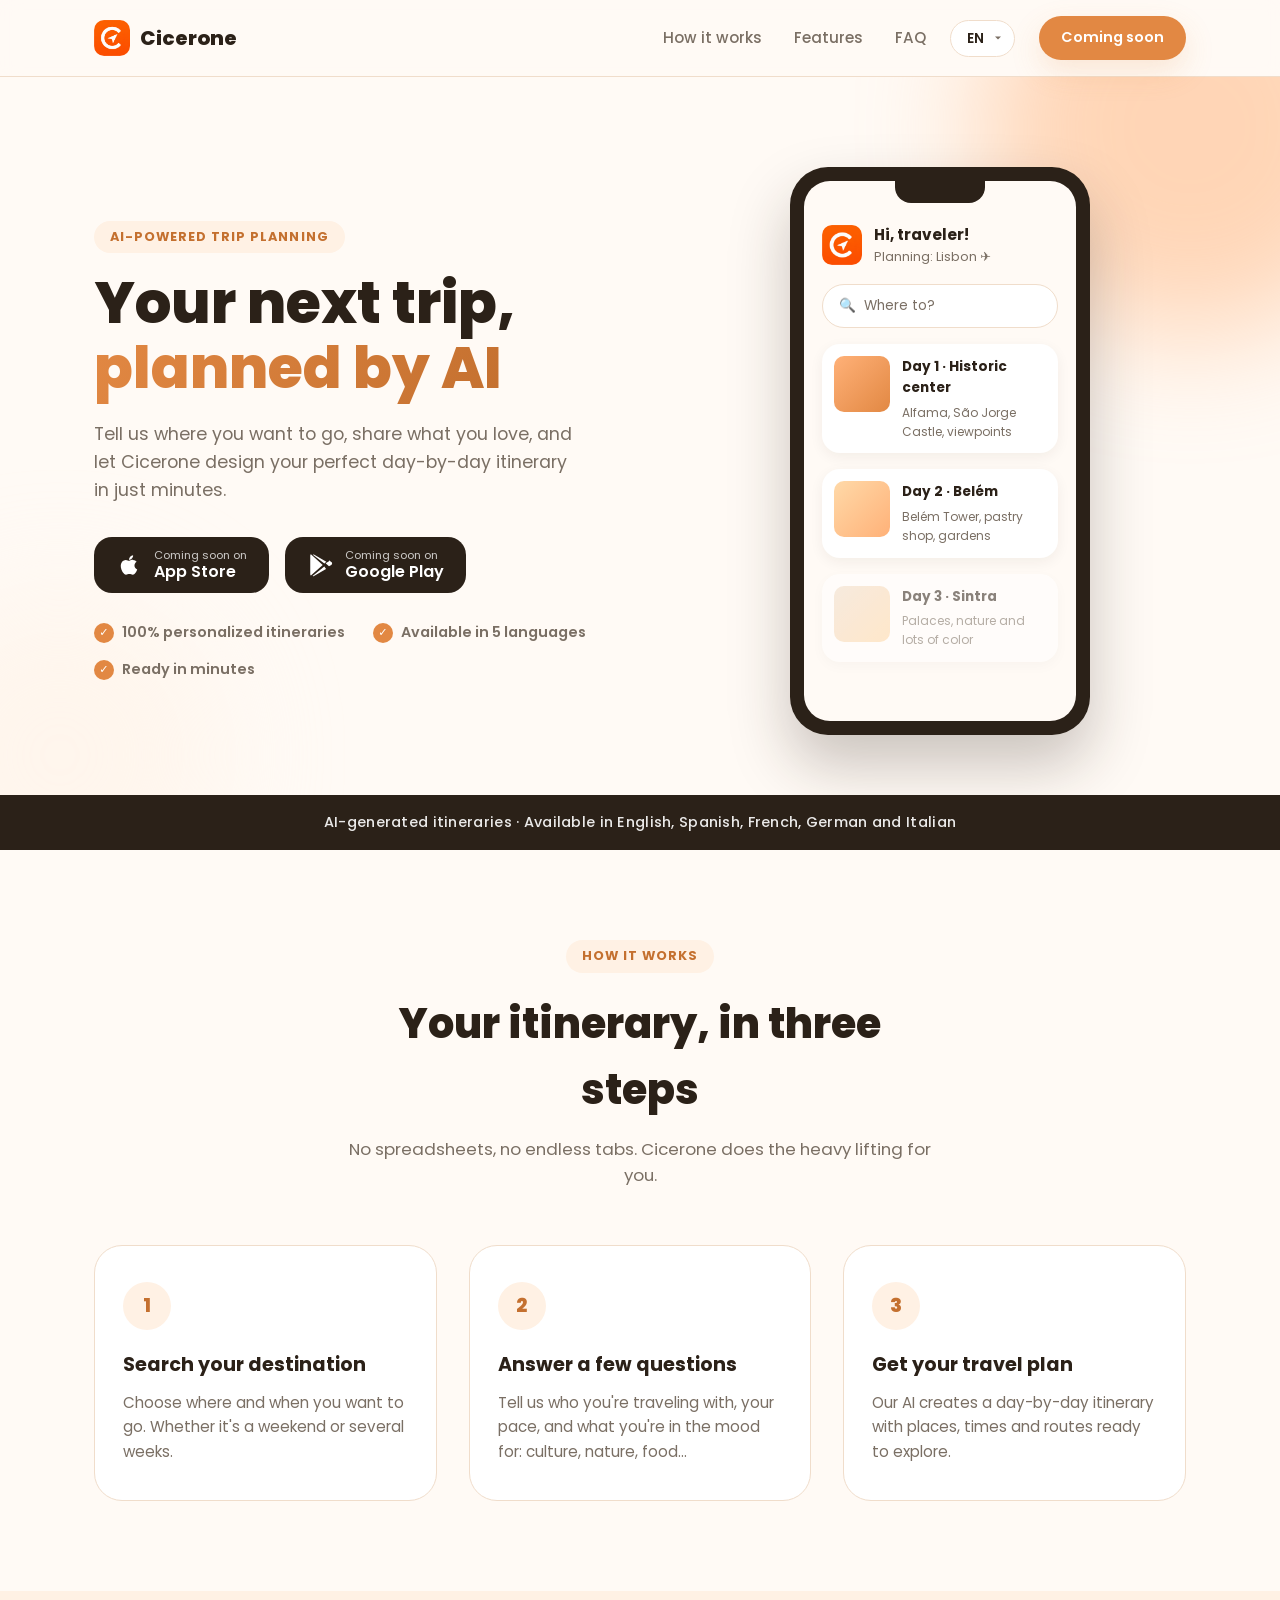
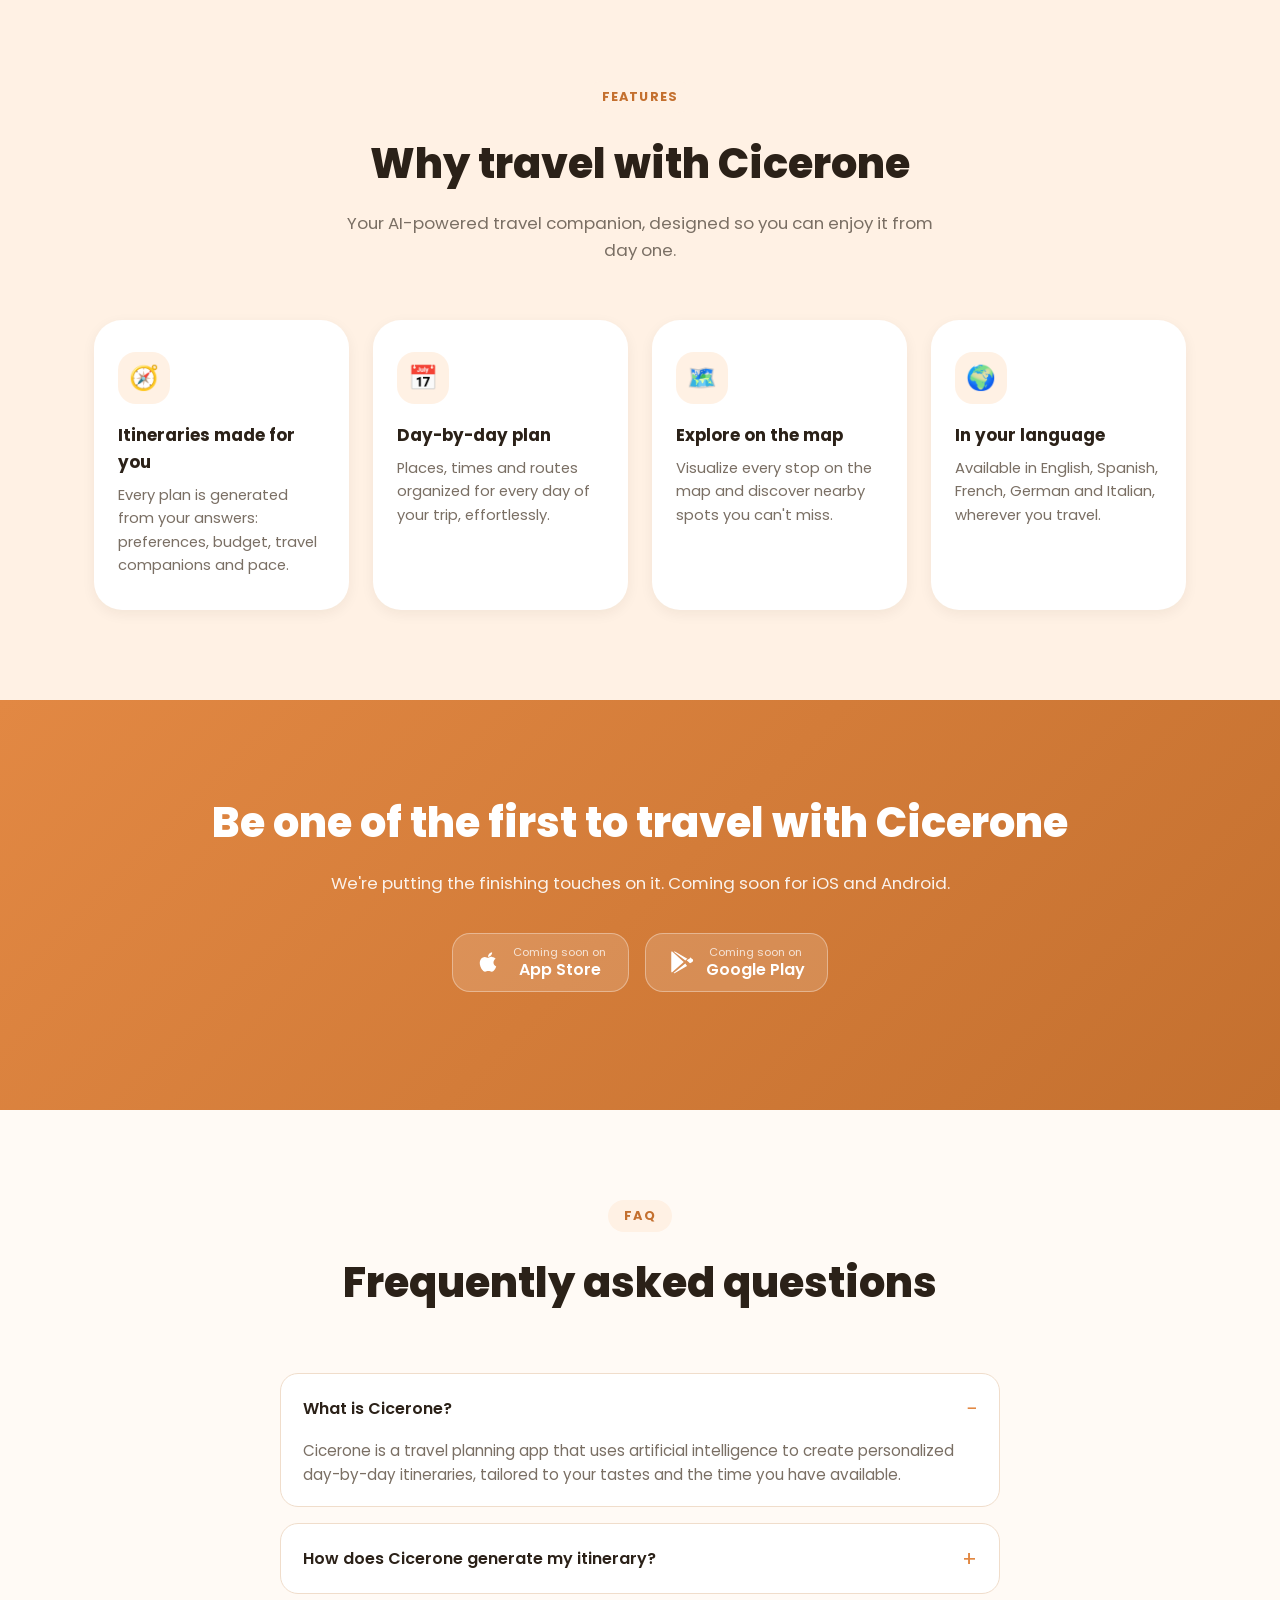
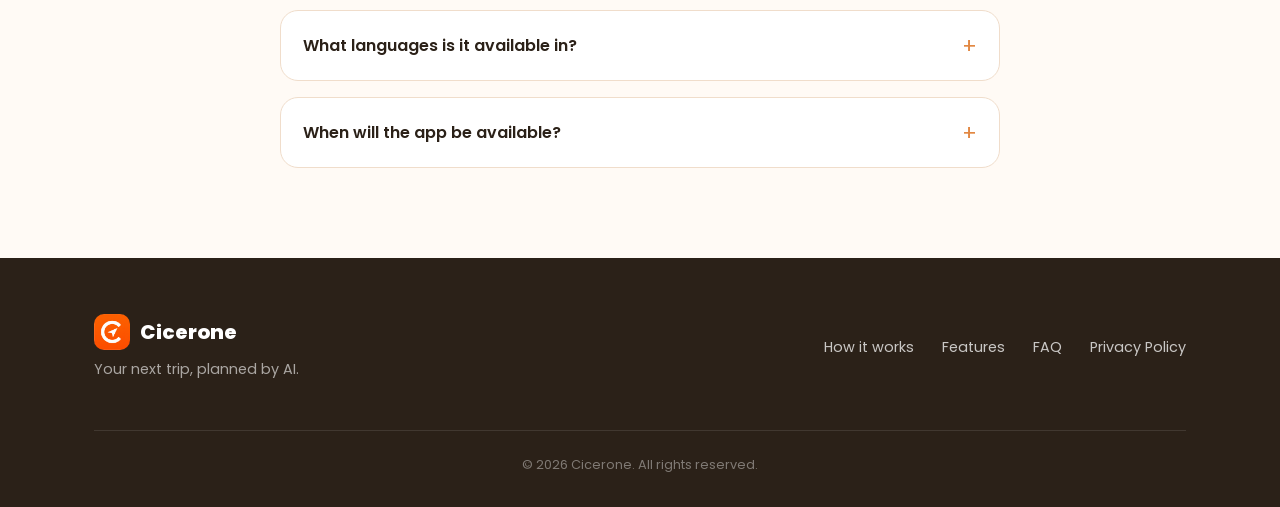
==== commit 8bd90931: "feat: Added first draft of privacy policy" ====
--- a/index.html
+++ b/index.html
@@ -275,6 +275,7 @@
         <a href="#how-it-works" data-i18n="nav.howItWorks">How it works</a>
         <a href="#features" data-i18n="nav.features">Features</a>
         <a href="#faq" data-i18n="nav.faq">FAQ</a>
+        <a href="/privacy-policy">Privacy Policy</a>
       </div>
 
       <p class="footer__copy" data-i18n="footer.copy">© 2026 Cicerone. All rights reserved.</p>
